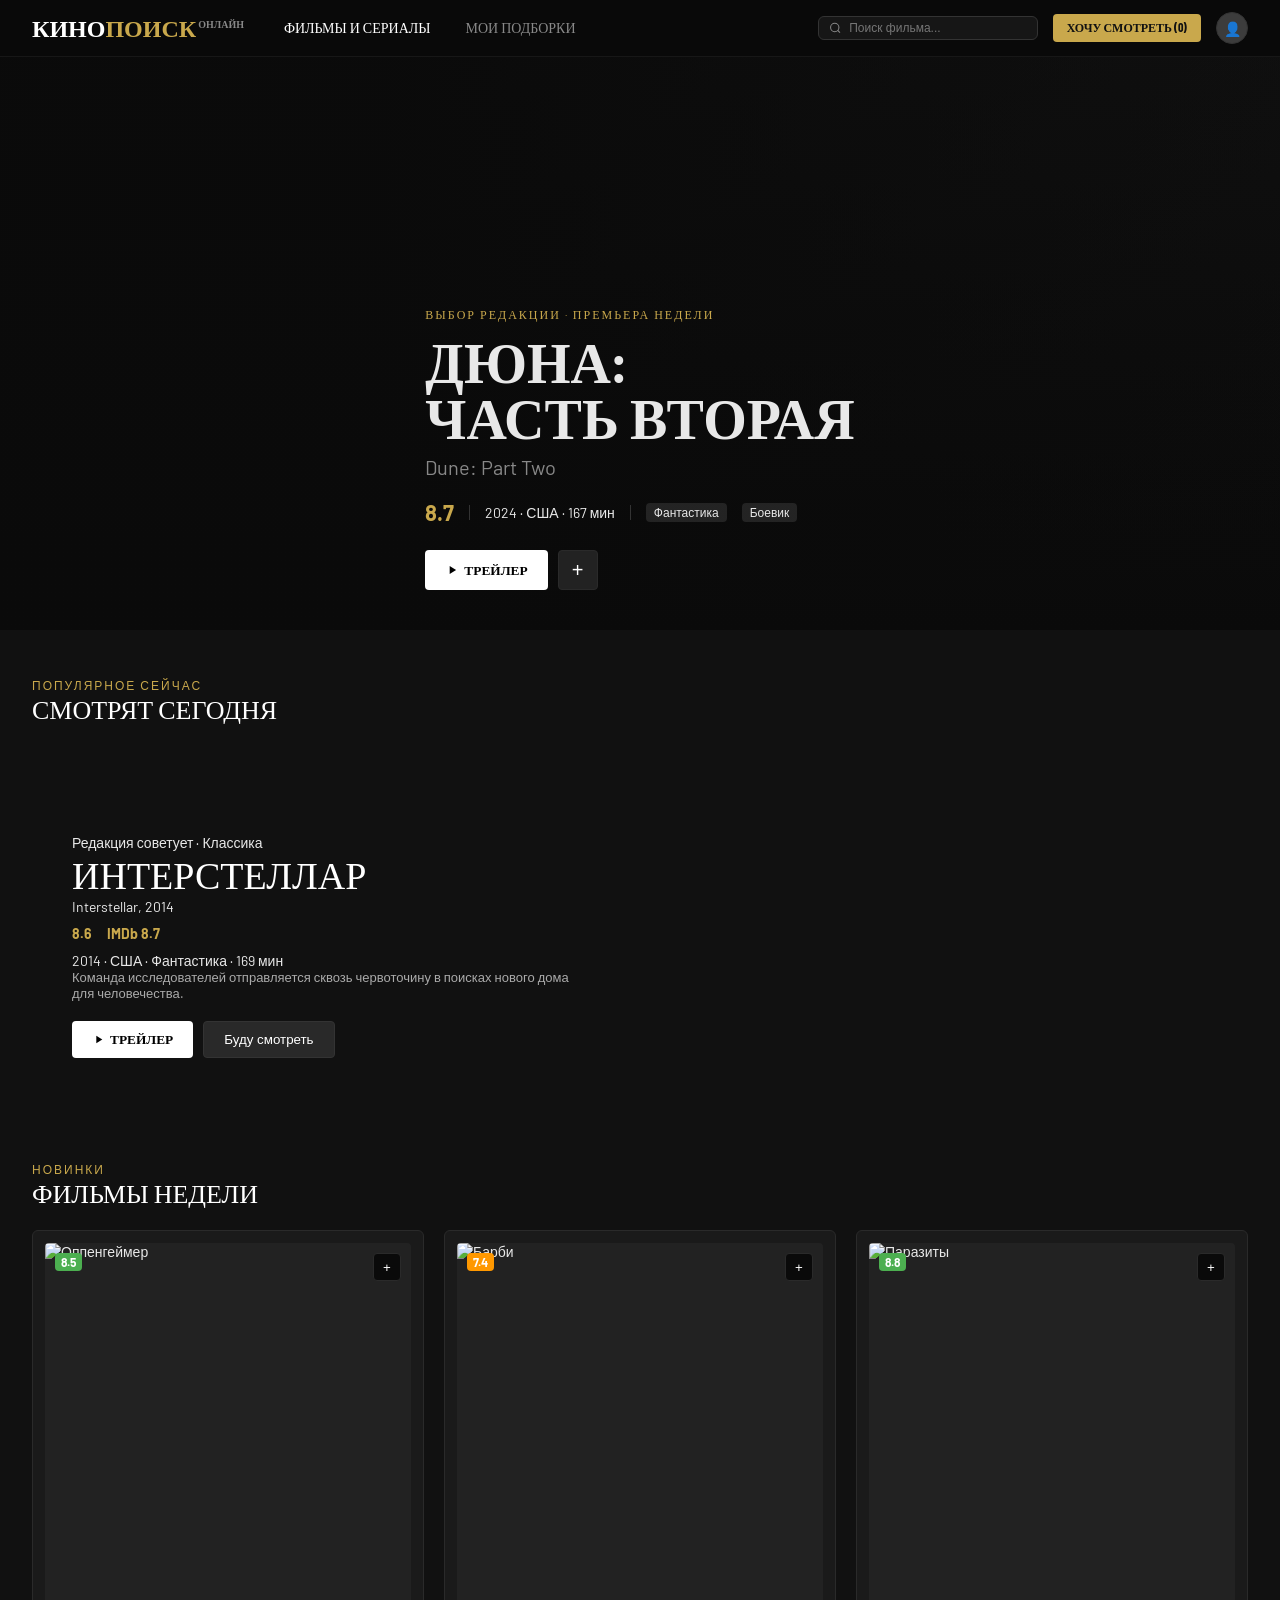
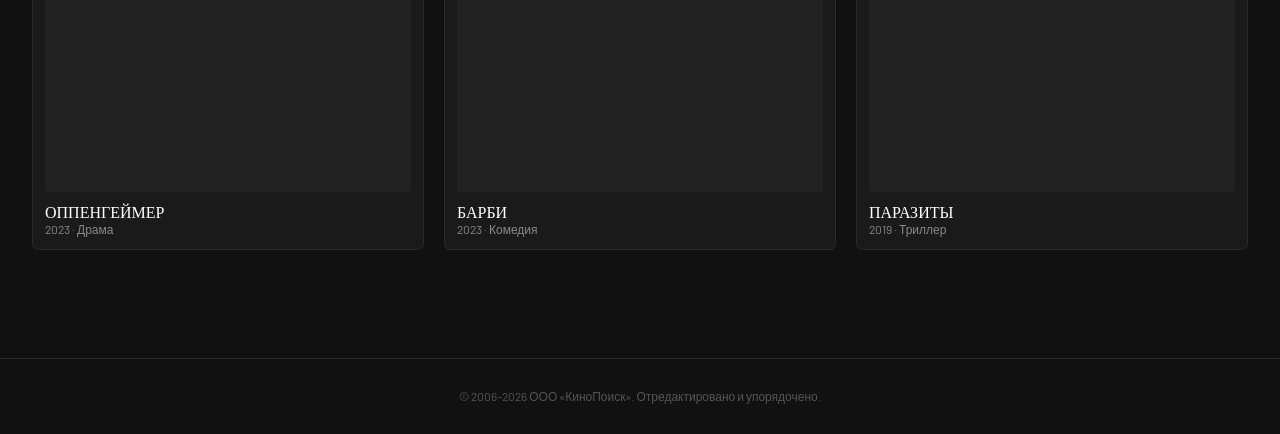
==== index.html @ 9c77700e "Rename index.html.html to index.html" ====
<!DOCTYPE html>
<html lang="ru">
<head>
  <meta charset="UTF-8">
  <meta name="viewport" content="width=device-width, initial-scale=1.0">
  <title>КиноПоиск Онлайн</title>
  <link href="https://fonts.googleapis.com/css2?family=Barlow+Condensed:wght@300;400;500;600;700;800&family=Barlow:wght@300;400;500;600&display=swap" rel="stylesheet">
  <link rel="stylesheet" href="style.css">
</head>
<body>

  <nav>
    <div class="nav-inner">
      <div class="nav-logo" id="logo-btn">Кино<span>Поиск</span><sup>онлайн</sup></div>
      <div class="nav-links">
        <span class="nav-link active" data-target="main-page">Фильмы и сериалы</span>
        <span class="nav-link" data-target="watchlist-page">Мои подборки</span>
      </div>
      <div class="nav-right">
        <div class="nav-search-box">
          <div class="nav-search" id="search-trigger">
            <svg viewBox="0 0 24 24" fill="none" stroke="currentColor" stroke-width="2"><circle cx="11" cy="11" r="8"/><path d="M21 21l-4.35-4.35"/></svg>
            <input type="text" id="search-input" placeholder="Поиск фильма..." autocomplete="off">
          </div>
          <div class="search-results" id="search-results-box"></div>
        </div>
        <button class="nav-watch-btn" id="nav-watchlist-btn">Хочу смотреть (<span id="fav-count">0</span>)</button>
        <div class="nav-avatar" id="nav-profile-btn" title="Личный кабинет">👤</div>
      </div>
    </div>
  </nav>

  <div class="modal" id="trailer-modal">
    <div class="modal-content">
      <button class="modal-close" id="close-trailer">×</button>
      <div class="video-container">
        <iframe id="trailer-video" src="" frameborder="0" allow="accelerometer; autoplay; clipboard-write; encrypted-media; gyroscope; picture-in-picture" allowfullscreen></iframe>
      </div>
    </div>
  </div>

  <main id="main-page" class="page-content active">
    <section class="hero">
      <div class="hero-film-bg" style="background-image: url('https://images.unsplash.com/photo-1534447677768-be436bb09401?q=80&w=1200'); background-size: cover; background-position: center;"></div>
      <div class="hero-stills">
        <div class="still" style="background-image: url('https://images.unsplash.com/photo-1509198397868-475647b2a1e5?q=80&w=600'); background-size: cover;"></div>
        <div class="still" style="background-image: url('https://images.unsplash.com/photo-1579783902614-a3fb3927b6a5?q=80&w=600'); background-size: cover;"></div>
        <div class="still" style="background-image: url('https://images.unsplash.com/photo-1618005182384-a83a8bd57fbe?q=80&w=600'); background-size: cover;"></div>
      </div>
      <div class="hero-bg"></div>
      <div class="hero-content page">
        <div class="hero-eyebrow">Выбор редакции · Премьера недели</div>
        <h1 class="hero-title">Дюна:<br>Часть вторая</h1>
        <div class="hero-title-sub">Dune: Part Two</div>
        <div class="hero-meta">
          <span class="hero-rating">8.7</span>
          <div class="hero-sep"></div>
          <span class="hero-info">2024 · США · 167 мин</span>
          <div class="hero-sep"></div>
          <span class="hero-genre">Фантастика</span>
          <span class="hero-genre">Боевик</span>
        </div>
        <div class="hero-actions">
          <button class="btn-play watch-trailer" data-video="https://www.youtube.com/embed/Way9Dexny3w">
            <svg width="14" height="14" viewBox="0 0 24 24" fill="currentColor"><path d="M8 5v14l11-7z"/></svg>
            Трейлер
          </button>
          <button class="btn-add add-to-fav-btn" data-id="dune2" data-title="Дюна: Часть вторая" data-img="https://images.unsplash.com/photo-1534447677768-be436bb09401?q=80&w=300" data-rating="8.7" data-info="2024 · Фантастика">+</button>
        </div>
      </div>
    </section>

    <div class="page" style="padding-top:48px; padding-bottom:48px">
      <div class="section-label">Популярное сейчас</div>
      <div class="section-title">Смотрят сегодня</div>

      <div class="featured-grid">
        <div class="featured-card">
          <div class="fc-thumb" style="background-image: url('https://images.unsplash.com/photo-1594909122845-11baa439b7bf?q=80&w=600'); background-size: cover; background-position: center;"></div>
          <div class="fc-gradient"></div><div class="fc-overlay"></div>
          <div class="fc-play-btn watch-trailer" data-video="https://www.youtube.com/embed/OzY2qZ7YLqo">
            <svg viewBox="0 0 24 24"><path d="M8 5v14l11-7z"/></svg>
          </div>
          <div class="fc-content">
            <div class="fc-badge">Сериал · Сезон 4</div>
            <div class="fc-title">Наследники</div>
            <div class="fc-orig">Succession</div>
            <div class="fc-meta">
              <span class="fc-rating">8.9</span>
              <span>2018–2023 · США · Драма</span>
              <button class="inline-fav-btn add-to-fav-btn" data-id="succession" data-title="Наследники" data-img="https://images.unsplash.com/photo-1594909122845-11baa439b7bf?q=80&w=300" data-rating="8.9" data-info="2018 · Сериал">+</button>
            </div>
            <div class="fc-desc">Медиамагнат Логан Рой и его дети в жестокой борьбе за власть над корпоративной империей.</div>
          </div>
        </div>

        <div class="featured-card">
          <div class="fc-thumb" style="background-image: url('https://images.unsplash.com/photo-1559583985-c80d8ad9b29f?q=80&w=600'); background-size: cover; background-position: center;"></div>
          <div class="fc-gradient"></div><div class="fc-overlay"></div>
          <div class="fc-play-btn watch-trailer" data-video="https://www.youtube.com/embed/vn9mMeWcjoM">
            <svg viewBox="0 0 24 24"><path d="M8 5v14l11-7z"/></svg>
          </div>
          <div class="fc-content">
            <div class="fc-badge">Фильм · 4K HDR</div>
            <div class="fc-title">Мир Юрского Периода 2</div>
            <div class="fc-orig">Jurassic World: Fallen Kingdom</div>
            <div class="fc-meta">
              <span class="fc-rating">6.1</span>
              <span>2018 · США · Боевик</span>
              <button class="inline-fav-btn add-to-fav-btn" data-id="jurassic" data-title="Мир Юрского Периода 2" data-img="https://images.unsplash.com/photo-1559583985-c80d8ad9b29f?q=80&w=300" data-rating="6.1" data-info="2018 · Боевик">+</button>
            </div>
            <div class="fc-desc">Спасательная операция на острове превращается в борьбу за выживание среди динозавров.</div>
          </div>
        </div>
      </div>

      <div class="wide-card" style="margin-top:40px; margin-bottom:56px">
        <div class="wc-thumb" style="background-image: url('https://images.unsplash.com/photo-1451187580459-43490279c0fa?q=80&w=1000'); background-size: cover; background-position: center;"></div>
        <div class="wc-gradient"></div>
        <div class="wc-content">
          <div class="wc-eyebrow">Редакция советует · Классика</div>
          <div class="wc-title">Интерстеллар</div>
          <div class="wc-orig">Interstellar, 2014</div>
          <div class="wc-stats">
            <div class="wc-score">8.6</div>
            <div class="wc-imdb">IMDb <b>8.7</b></div>
          </div>
          <div class="wc-meta">2014 · США · Фантастика · 169 мин</div>
          <div class="wc-desc">Команда исследователей отправляется сквозь червоточину в поисках нового дома для человечества.</div>
          <div class="wc-actions">
            <button class="btn-play watch-trailer" data-video="https://www.youtube.com/embed/zSWdZVtXT7E">
              <svg width="13" height="13" viewBox="0 0 24 24" fill="currentColor"><path d="M8 5v14l11-7z"/></svg>
              Трейлер
            </button>
            <button class="btn-info add-to-fav-btn" data-id="interstellar" data-title="Интерстеллар" data-img="https://images.unsplash.com/photo-1451187580459-43490279c0fa?q=80&w=300" data-rating="8.6" data-info="2014 · Фантастика">Буду смотреть</button>
          </div>
        </div>
      </div>

      <div class="section-label">Новинки</div>
      <div class="section-title">Фильмы недели</div>
      <div class="posters-grid-layout">
        
        <div class="poster-card-custom">
          <div class="pcc-wrap">
            <img src="https://images.unsplash.com/photo-1440404653325-ab127d49abc1?q=80&w=400" alt="Оппенгеймер">
            <div class="pcc-badge high">8.5</div>
            <button class="pcc-add add-to-fav-btn" data-id="oppenheimer" data-title="Оппенгеймер" data-img="https://images.unsplash.com/photo-1440404653325-ab127d49abc1?q=80&w=300" data-rating="8.5" data-info="2023 · Драма">+</button>
            <div class="pcc-play watch-trailer" data-video="https://www.youtube.com/embed/bK6ldnjE3Y0">▶</div>
          </div>
          <div class="pcc-title">Оппенгеймер</div>
          <div class="pcc-sub">2023 · Драма</div>
        </div>

        <div class="poster-card-custom">
          <div class="pcc-wrap">
            <img src="https://images.unsplash.com/photo-1596462502278-27bfdc403348?q=80&w=400" alt="Барби">
            <div class="pcc-badge mid">7.4</div>
            <button class="pcc-add add-to-fav-btn" data-id="barbie" data-title="Барби" data-img="https://images.unsplash.com/photo-1596462502278-27bfdc403348?q=80&w=300" data-rating="7.4" data-info="2023 · Комедия">+</button>
            <div class="pcc-play watch-trailer" data-video="https://www.youtube.com/embed/pBk4NYFnW6o">▶</div>
          </div>
          <div class="pcc-title">Барби</div>
          <div class="pcc-sub">2023 · Комедия</div>
        </div>

        <div class="poster-card-custom">
          <div class="pcc-wrap">
            <img src="https://images.unsplash.com/photo-1536440136628-849c177e76a1?q=80&w=400" alt="Паразиты">
            <div class="pcc-badge high">8.8</div>
            <button class="pcc-add add-to-fav-btn" data-id="parasites" data-title="Паразиты" data-img="https://images.unsplash.com/photo-1536440136628-849c177e76a1?q=80&w=300" data-rating="8.8" data-info="2019 · Триллер">+</button>
            <div class="pcc-play watch-trailer" data-video="https://www.youtube.com/embed/5xH0HfJHsaY">▶</div>
          </div>
          <div class="pcc-title">Паразиты</div>
          <div class="pcc-sub">2019 · Триллер</div>
        </div>

      </div>
    </div>
  </main>

  <main id="watchlist-page" class="page-content page" style="padding-top: 80px; padding-bottom: 80px;">
    <div class="cabinet-container">
      
      <div class="cabinet-section">
        <div class="section-label">Твой список</div>
        <div class="section-title">Буду смотреть (<span id="watchlist-count">0</span>)</div>
        <div class="watchlist-flex" id="watchlist-output">
          </div>
      </div>

      <div class="cabinet-section">
        <div class="section-label">Активность</div>
        <div class="section-title">Написать рецензию</div>
        
        <form id="review-form" class="review-panel">
          <div class="input-group">
            <label>Выберите фильм из отложенных:</label>
            <select id="review-movie-select" required>
              <option value="">-- Список пуст --</option>
            </select>
          </div>
          <div class="input-group">
            <label>Твоя оценка фильма (от 1 до 10):</label>
            <input type="number" id="review-score" min="1" max="10" step="0.1" placeholder="Например: 8.5" required>
          </div>
          <div class="input-group">
            <label>Твой комментарий или отзыв:</label>
            <textarea id="review-text" rows="4" placeholder="Поделитесь мыслями о кино..." required></textarea>
          </div>
          <button type="submit" class="nav-watch-btn" style="width: 100%; padding: 12px;">Опубликовать на сайте</button>
        </form>

        <div class="section-title" style="margin-top: 40px;">Моя лента рецензий</div>
        <div id="reviews-output">
          </div>
      </div>

    </div>
  </main>

  <footer>
    <div class="footer-inner">
      <div class="footer-bottom">
        <div class="footer-copy">© 2006–2026 ООО «КиноПоиск». Отредактировано и упорядочено.</div>
      </div>
    </div>
  </footer>

  <script src="script.js"></script>
</body>
</html>
---- style.css ----
*, *::before, *::after { margin: 0; padding: 0; box-sizing: border-box; }

:root {
  --bg:       #111111;
  --bg2:      #1a1a1a;
  --bg3:      #222222;
  --border:   #2a2a2a;
  --border2:  #333333;
  --gray:     #3c3c3c;
  --gray2:    #555555;
  --muted:    #888888;
  --text:     #e8e8e8;
  --white:    #ffffff;
  --gold:     #c9a84c;
  --gold2:    #e8c96a;
  --red:      #e04040;
}

body {
  font-family: 'Barlow', sans-serif;
  background: var(--bg);
  color: var(--text);
  font-size: 14px;
}

/* ОГРАНИЧИТЕЛИ СТРАНИЦЫ */
.page { max-width: 1280px; margin: 0 auto; padding: 0 32px; }
.page-content { display: none; }
.page-content.active { display: block; }

/* НАВИГАЦИОННАЯ ПАНЕЛЬ */
nav {
  position: fixed; top: 0; left: 0; right: 0; z-index: 1000;
  background: rgba(10,10,10,0.95); backdrop-filter: blur(10px);
  border-bottom: 1px solid rgba(255,255,255,0.06);
}
.nav-inner { max-width: 1280px; margin: 0 auto; padding: 0 32px; height: 56px; display: flex; align-items: center; gap: 30px; }
.nav-logo { font-family: 'Barlow Condensed'; font-weight: 800; font-size: 24px; color: var(--white); text-transform: uppercase; cursor: pointer; }
.nav-logo span { color: var(--gold); }
.nav-logo sup { font-size: 10px; color: var(--muted); margin-left: 2px; }
.nav-links { display: flex; gap: 15px; }
.nav-link { font-family: 'Barlow Condensed'; font-size: 14px; text-transform: uppercase; color: var(--muted); cursor: pointer; padding: 5px 10px; transition: 0.2s; }
.nav-link.active, .nav-link:hover { color: var(--white); }
.nav-right { display: flex; align-items: center; gap: 15px; margin-left: auto; }

/* Динамический поиск */
.nav-search-box { position: relative; }
.nav-search { display: flex; align-items: center; background: rgba(255,255,255,0.05); border: 1px solid var(--border2); border-radius: 6px; padding: 4px 10px; gap: 8px; width: 220px; }
.nav-search svg { width: 14px; height: 14px; color: var(--muted); }
.nav-search input { background: transparent; border: none; color: white; width: 100%; outline: none; font-size: 12px; }
.search-results { position: absolute; top: 35px; left: 0; right: 0; background: #151515; border: 1px solid var(--border); border-radius: 6px; max-height: 250px; overflow-y: auto; display: none; z-index: 1100; box-shadow: 0 10px 30px rgba(0,0,0,0.5); }
.search-results.active { display: block; }
.search-item { display: flex; align-items: center; gap: 10px; padding: 8px; cursor: pointer; border-bottom: 1px solid var(--border); }
.search-item:hover { background: rgba(255,255,255,0.05); }
.search-item img { width: 35px; height: 50px; object-fit: cover; border-radius: 4px; }
.search-item h5 { font-size: 13px; color: white; font-family: 'Barlow Condensed'; text-transform: uppercase; }
.search-item p { font-size: 11px; color: var(--muted); }

.nav-watch-btn { font-family: 'Barlow Condensed'; font-weight: 700; background: var(--gold); color: #111; border: none; border-radius: 4px; padding: 6px 14px; cursor: pointer; text-transform: uppercase; font-size: 12px; }
.nav-watch-btn:hover { background: var(--gold2); }
.nav-avatar { width: 32px; height: 32px; border-radius: 50%; background: var(--gray); border: 1px solid var(--border2); display: flex; align-items: center; justify-content: center; cursor: pointer; font-size: 14px; }

/* ХЕРО-БАННЕР И СЕКЦИИ */
.hero { position: relative; height: 70vh; overflow: hidden; display: flex; align-items: flex-end; }
.hero-bg { position: absolute; inset: 0; background: linear-gradient(to right, rgba(10,10,10,0.95) 30%, rgba(10,10,10,0.2) 100%), linear-gradient(to top, rgba(10,10,10,1), transparent); z-index: 2; }
.hero-stills { position: absolute; right: 0; top: 0; bottom: 0; width: 50%; display: grid; grid-template-rows: repeat(3, 1fr); gap: 2px; opacity: 0.4; }
.hero-content { position: relative; z-index: 5; padding-bottom: 40px; }
.hero-eyebrow { font-family: 'Barlow Condensed'; color: var(--gold); letter-spacing: 2px; font-size: 12px; text-transform: uppercase; }
.hero-title { font-family: 'Barlow Condensed'; font-size: 56px; text-transform: uppercase; line-height: 1; margin: 10px 0; }
.hero-title-sub { font-size: 20px; color: var(--muted); margin-bottom: 20px; }
.hero-meta { display: flex; gap: 15px; align-items: center; margin-bottom: 25px; }
.hero-rating { color: var(--gold); font-size: 22px; font-weight: bold; }
.hero-sep { width: 1px; height: 15px; background: var(--border2); }
.hero-genre { background: rgba(255,255,255,0.1); padding: 2px 8px; border-radius: 4px; font-size: 12px; }
.hero-actions { display: flex; gap: 10px; }

.btn-play { background: white; color: black; border: none; padding: 10px 20px; border-radius: 4px; font-weight: bold; cursor: pointer; display: flex; align-items: center; gap: 5px; text-transform: uppercase; font-family: 'Barlow Condensed'; }
.btn-info { background: rgba(255,255,255,0.1); color: white; border: 1px solid var(--border2); padding: 10px 20px; border-radius: 4px; cursor: pointer; }
.btn-add { background: var(--bg3); border: 1px solid var(--border); color: white; width: 40px; height: 40px; border-radius: 4px; font-size: 20px; cursor: pointer; }

/* СЕТКА ФИЛЬМОВ */
.section-label { color: var(--gold); font-size: 12px; text-transform: uppercase; letter-spacing: 2px; }
.section-title { font-family: 'Barlow Condensed'; font-size: 26px; text-transform: uppercase; margin-bottom: 20px; color: white; }
.featured-grid { display: grid; grid-template-columns: 1fr 1fr; gap: 20px; }
.featured-card { position: relative; height: 280px; border-radius: 6px; overflow: hidden; }
.fc-thumb { position: absolute; inset: 0; transition: transform 0.4s; }
.featured-card:hover .fc-thumb { transform: scale(1.05); }
.fc-gradient { position: absolute; inset: 0; background: linear-gradient(to top, rgba(0,0,0,0.9), transparent); }
.fc-content { position: absolute; bottom: 15px; left: 15px; right: 15px; }
.fc-badge { color: var(--gold); font-size: 11px; text-transform: uppercase; }
.fc-title { font-family: 'Barlow Condensed'; font-size: 22px; text-transform: uppercase; color: white; }
.fc-meta { display: flex; gap: 10px; font-size: 12px; color: var(--muted); align-items: center; }
.fc-rating { color: var(--gold); font-weight: bold; }
.fc-desc { font-size: 12px; color: #b3b3b3; margin-top: 5px; }
.fc-play-btn { position: absolute; top: 40%; left: 50%; transform: translate(-50%, -50%); width: 45px; height: 45px; background: white; border-radius: 50%; display: flex; align-items: center; justify-content: center; opacity: 0; transition: 0.3s; cursor: pointer; }
.featured-card:hover .fc-play-btn { opacity: 1; }
.fc-play-btn svg { width: 18px; height: 18px; fill: black; margin-left: 2px; }
.inline-fav-btn { background: transparent; border: 1px solid var(--gold); color: var(--gold); border-radius: 4px; width: 22px; height: 22px; cursor: pointer; margin-left: auto; display: flex; align-items: center; justify-content: center; }

/* ШИРОКАЯ КАРТОЧКА */
.wide-card { position: relative; height: 320px; border-radius: 6px; overflow: hidden; display: flex; align-items: center; padding: 40px; }
.wc-thumb { position: absolute; inset: 0; opacity: 0.3; }
.wc-gradient { position: absolute; inset: 0; background: linear-gradient(to right, #111 50%, transparent); }
.wc-content { position: relative; z-index: 5; max-width: 500px; }
.wc-title { font-family: 'Barlow Condensed'; font-size: 38px; text-transform: uppercase; color: white; }
.wc-stats { display: flex; gap: 15px; margin: 10px 0; color: var(--gold); font-weight: bold; }
.wc-desc { color: #aaa; font-size: 13px; margin-bottom: 20px; }
.wc-actions { display: flex; gap: 10px; }

/* ПОСТЕРЫ (НОВИНКИ) */
.posters-grid-layout { display: grid; grid-template-columns: repeat(3, 1fr); gap: 20px; }
.poster-card-custom { background: var(--bg2); padding: 12px; border-radius: 6px; border: 1px solid var(--border); }
.pcc-wrap { position: relative; aspect-ratio: 2/3; background: var(--bg3); border-radius: 4px; overflow: hidden; margin-bottom: 10px; }
.pcc-wrap img { width: 100%; height: 100%; object-fit: cover; }
.pcc-badge { position: absolute; top: 10px; left: 10px; padding: 2px 6px; border-radius: 4px; font-weight: bold; font-size: 12px; }
.pcc-badge.high { background: #4caf50; color: white; }
.pcc-badge.mid { background: #ff9800; color: white; }
.pcc-add { position: absolute; top: 10px; right: 10px; background: rgba(0,0,0,0.7); border: 1px solid var(--border); color: white; width: 28px; height: 28px; border-radius: 4px; cursor: pointer; }
.pcc-play { position: absolute; inset: 0; background: rgba(0,0,0,0.4); display: flex; align-items: center; justify-content: center; font-size: 24px; color: white; cursor: pointer; opacity: 0; transition: 0.2s; }
.pcc-wrap:hover .pcc-play { opacity: 1; }
.pcc-title { font-family: 'Barlow Condensed'; font-size: 16px; text-transform: uppercase; color: white; }
.pcc-sub { font-size: 12px; color: var(--muted); }

/* ЛИЧНЫЙ КАБИНЕТ */
.cabinet-container { display: grid; grid-template-columns: 1fr 1fr; gap: 40px; }
.watchlist-flex { display: flex; flex-direction: column; gap: 12px; margin-top: 15px; }
.watchlist-item { display: flex; align-items: center; gap: 15px; background: var(--bg2); border: 1px solid var(--border); padding: 12px; border-radius: 6px; }
.watchlist-item img { width: 45px; height: 65px; object-fit: cover; border-radius: 4px; }
.wi-body { flex: 1; }
.wi-title { font-family: 'Barlow Condensed'; font-size: 16px; text-transform: uppercase; color: white; }
.wi-meta { font-size: 12px; color: var(--muted); }
.btn-del { background: var(--red); color: white; border: none; padding: 5px 10px; border-radius: 4px; cursor: pointer; font-size: 11px; font-weight: bold; }

/* ФОРМА И РЕЦЕНЗИИ */
.review-panel { background: var(--bg2); border: 1px solid var(--border); padding: 20px; border-radius: 6px; margin-top: 15px; }
.input-group { margin-bottom: 15px; }
.input-group label { display: block; font-size: 12px; color: var(--muted); margin-bottom: 5px; }
.input-group select, .input-group input, .input-group textarea { width: 100%; background: var(--bg3); border: 1px solid var(--border); padding: 10px; color: white; border-radius: 4px; outline: none; font-family: inherit; }
.input-group select:focus, .input-group input:focus, .input-group textarea:focus { border-color: var(--gold); }
.empty-msg { color: var(--muted); text-align: center; padding: 20px; font-style: italic; }

.review-card { background: var(--bg2); border-left: 3px solid var(--gold); padding: 15px; border-radius: 0 6px 6px 0; margin-bottom: 12px; border: 1px solid var(--border); border-left-width: 3px; }
.rc-head { display: flex; justify-content: space-between; font-size: 12px; color: var(--muted); margin-bottom: 5px; }
.rc-movie { font-weight: bold; color: white; text-transform: uppercase; font-family: 'Barlow Condensed'; }
.rc-score { color: var(--gold); font-weight: bold; }
.rc-text { font-size: 13px; color: #ddd; }

/* МОДАЛЬНОЕ ОКНО */
.modal { display: none; position: fixed; inset: 0; background: rgba(0,0,0,0.9); z-index: 2000; align-items: center; justify-content: center; padding: 20px; }
.modal.active { display: flex; }
.modal-content { position: relative; width: 100%; max-width: 800px; background: black; border-radius: 8px; overflow: hidden; }
.modal-close { position: absolute; top: 10px; right: 15px; background: none; border: none; color: white; font-size: 30px; cursor: pointer; z-index: 2100; }
.video-container { position: relative; padding-bottom: 56.25%; height: 0; }
.video-container iframe { position: absolute; top: 0; left: 0; width: 100%; height: 100%; }

footer { margin-top: 60px; border-top: 1px solid var(--border); padding: 30px 0; text-align: center; color: var(--gray2); font-size: 12px; }

@media (max-width: 768px) {
  .featured-grid, .posters-grid-layout, .cabinet-container { grid-template-columns: 1fr; }
  .nav-links { display: none; }
}
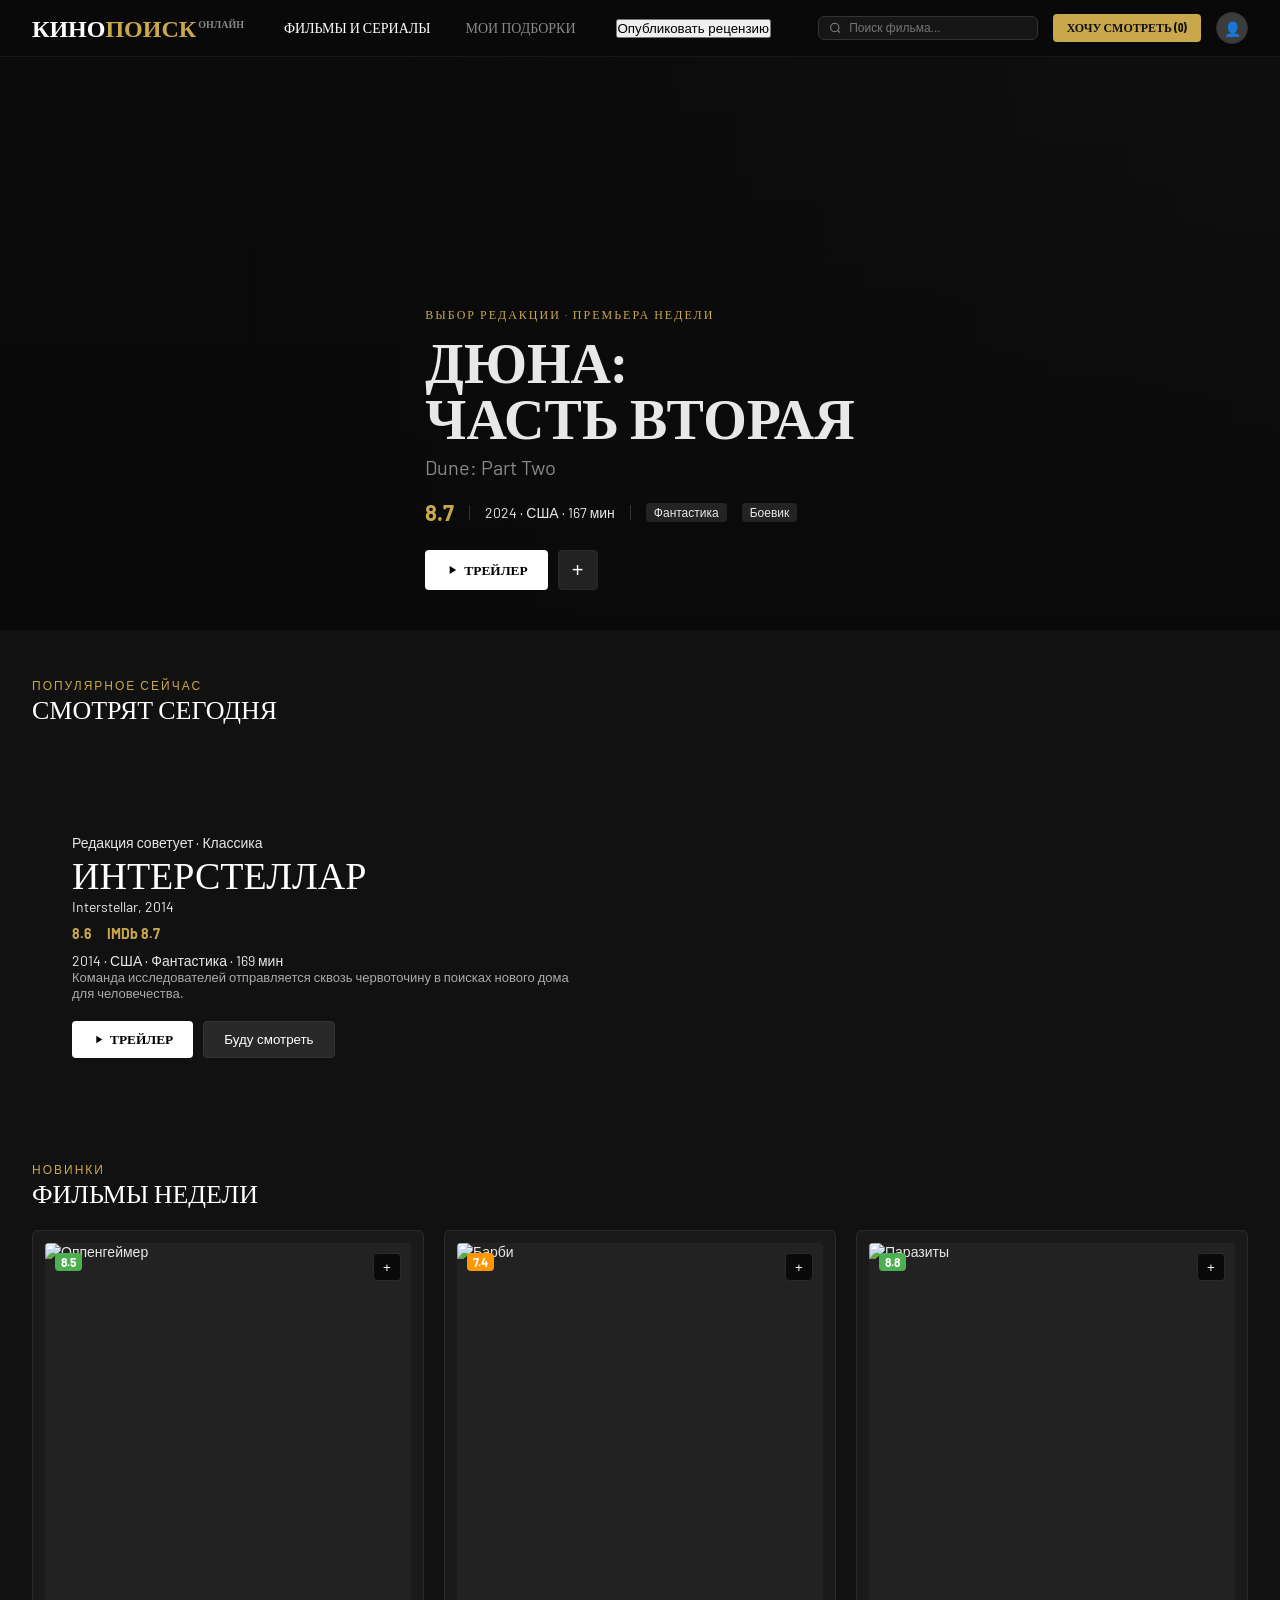
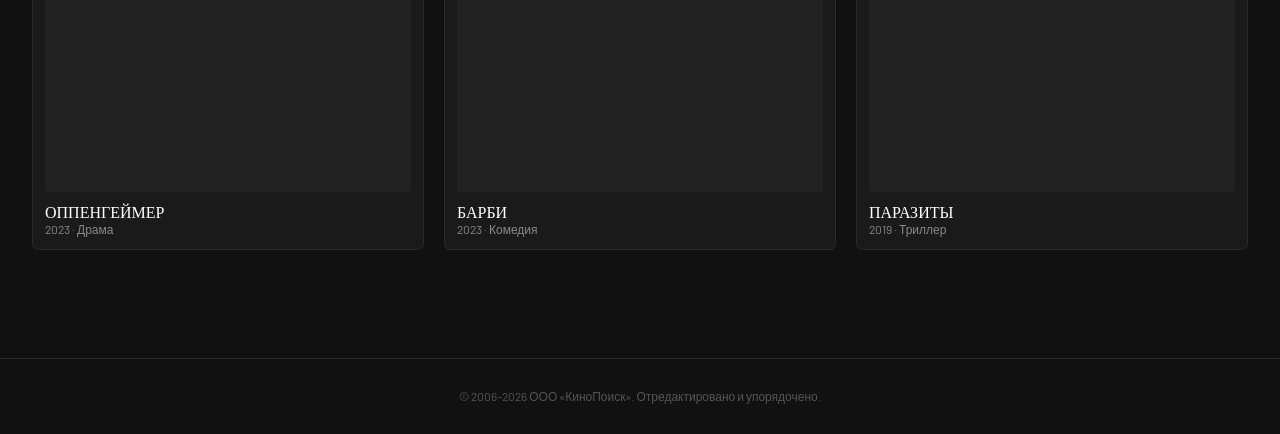
==== commit 44b63e9e: "Update index.html" ====
--- a/index.html
+++ b/index.html
@@ -16,6 +16,7 @@
         <span class="nav-link active" data-target="main-page">Фильмы и сериалы</span>
         <span class="nav-link" data-target="watchlist-page">Мои подборки</span>
       </div>
+      <button type="submit" class="submit-btn">Опубликовать рецензию</button>
       <div class="nav-right">
         <div class="nav-search-box">
           <div class="nav-search" id="search-trigger">
--- a/style.css
+++ b/style.css
@@ -158,4 +158,167 @@
 @media (max-width: 768px) {
   .featured-grid, .posters-grid-layout, .cabinet-container { grid-template-columns: 1fr; }
   .nav-links { display: none; }
-}+}
+@media (max-width: 1200px) {
+  .page,
+  .nav-inner {
+    padding: 0 20px;
+  }
+
+  .hero-title {
+    font-size: 44px;
+  }
+
+  .featured-grid,
+  .posters-grid-layout {
+    gap: 15px;
+  }
+}
+
+@media (max-width: 992px) {
+
+  .hero {
+    height: auto;
+    min-height: 550px;
+    padding-top: 80px;
+  }
+
+  .hero-stills {
+    display: none;
+  }
+
+  .featured-grid,
+  .cabinet-container {
+    grid-template-columns: 1fr;
+  }
+
+  .posters-grid-layout {
+    grid-template-columns: repeat(2, 1fr);
+  }
+
+  .wide-card {
+    padding: 25px;
+    height: auto;
+  }
+
+  .wc-title {
+    font-size: 30px;
+  }
+
+  .hero-title {
+    font-size: 38px;
+  }
+
+  .nav-search {
+    width: 160px;
+  }
+}
+@media (max-width: 768px) {
+
+  .page,
+  .nav-inner {
+    padding: 0 15px;
+  }
+
+  .nav-links {
+    display: none;
+  }
+
+  .nav-search {
+    display: none;
+  }
+
+  .nav-watch-btn {
+    display: none;
+  }
+
+  .hero {
+    padding-top: 70px;
+    min-height: auto;
+  }
+
+  .hero-content {
+    padding-bottom: 25px;
+  }
+
+  .hero-title {
+    font-size: 30px;
+  }
+
+  .hero-title-sub {
+    font-size: 16px;
+  }
+
+  .hero-meta {
+    flex-wrap: wrap;
+    gap: 10px;
+  }
+
+  .hero-actions {
+    flex-direction: column;
+    align-items: stretch;
+  }
+
+  .btn-play,
+  .btn-info {
+    width: 100%;
+    justify-content: center;
+  }
+
+  .featured-grid,
+  .posters-grid-layout,
+  .cabinet-container {
+    grid-template-columns: 1fr;
+  }
+
+  .wide-card {
+    padding: 20px;
+  }
+
+  .wc-title {
+    font-size: 24px;
+  }
+
+  .watchlist-item {
+    flex-direction: column;
+    align-items: flex-start;
+  }
+
+  .watchlist-item img {
+    width: 100%;
+    height: auto;
+    max-width: 180px;
+  }
+}
+@media (max-width: 480px) {
+
+  body {
+    font-size: 13px;
+  }
+
+  .hero-title {
+    font-size: 24px;
+  }
+
+  .section-title {
+    font-size: 22px;
+  }
+
+  .wc-title {
+    font-size: 20px;
+  }
+
+  .fc-title {
+    font-size: 18px;
+  }
+
+  .poster-card-custom {
+    padding: 8px;
+  }
+
+  .btn-play,
+  .btn-info {
+    padding: 12px;
+    font-size: 14px;
+  }
+}
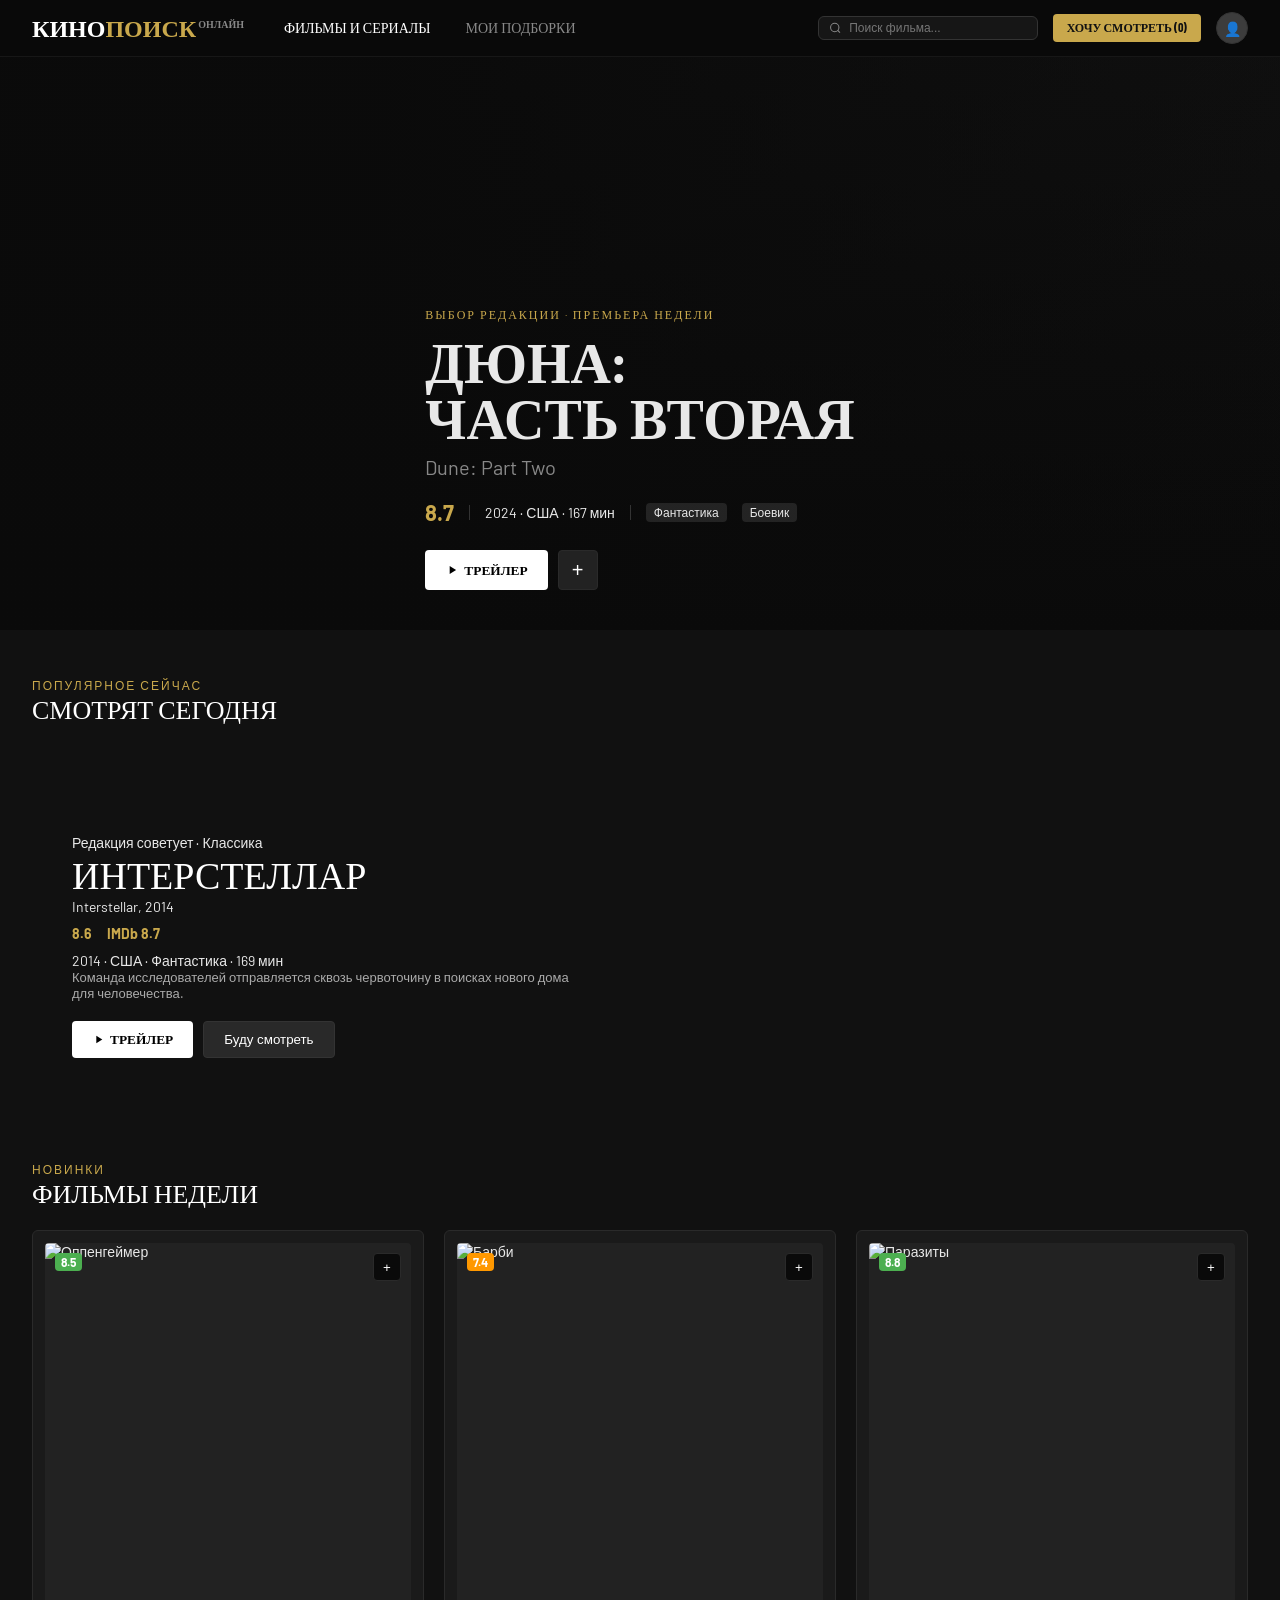
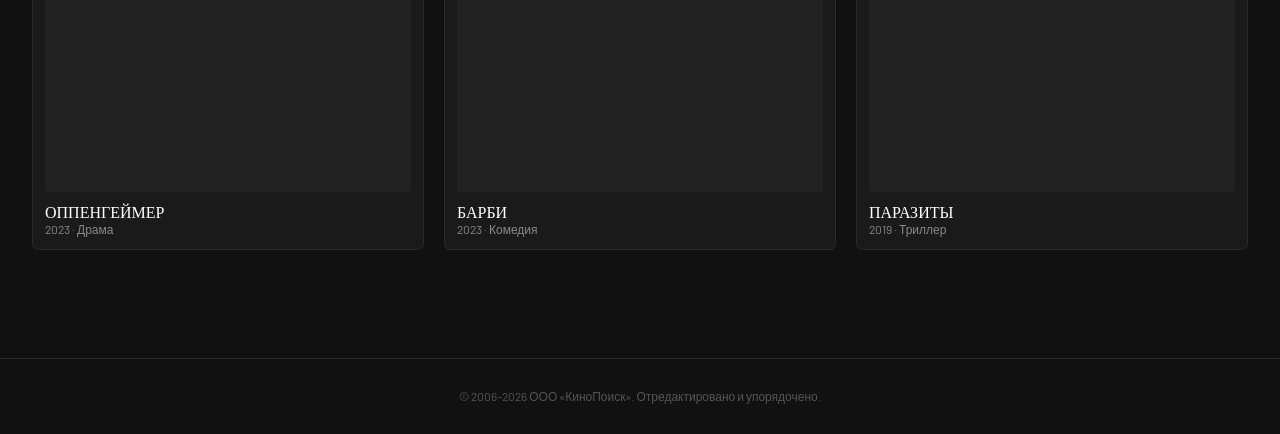
==== commit 30efe2fb: "Update index.html" ====
--- a/index.html
+++ b/index.html
@@ -16,7 +16,6 @@
         <span class="nav-link active" data-target="main-page">Фильмы и сериалы</span>
         <span class="nav-link" data-target="watchlist-page">Мои подборки</span>
       </div>
-      <button type="submit" class="submit-btn">Опубликовать рецензию</button>
       <div class="nav-right">
         <div class="nav-search-box">
           <div class="nav-search" id="search-trigger">
--- a/style.css
+++ b/style.css
@@ -321,4 +321,25 @@
     padding: 12px;
     font-size: 14px;
   }
-}
+  .submit-btn {
+    display: block;
+    width: 100%;
+    padding: 14px;
+    margin-top: 20px;
+    background-color: #f50; /* Фирменный оранжевый Кинопоиска */
+    color: #fff;
+    font-size: 16px;
+    font-weight: bold;
+    border: none;
+    border-radius: 8px;
+    cursor: pointer;
+    transition: background-color 0.2s ease;
+}
+.submit-btn:hover {
+    background-color: #d40;
+}
+
+.submit-btn:active {
+    transform: scale(0.98);
+}
+}
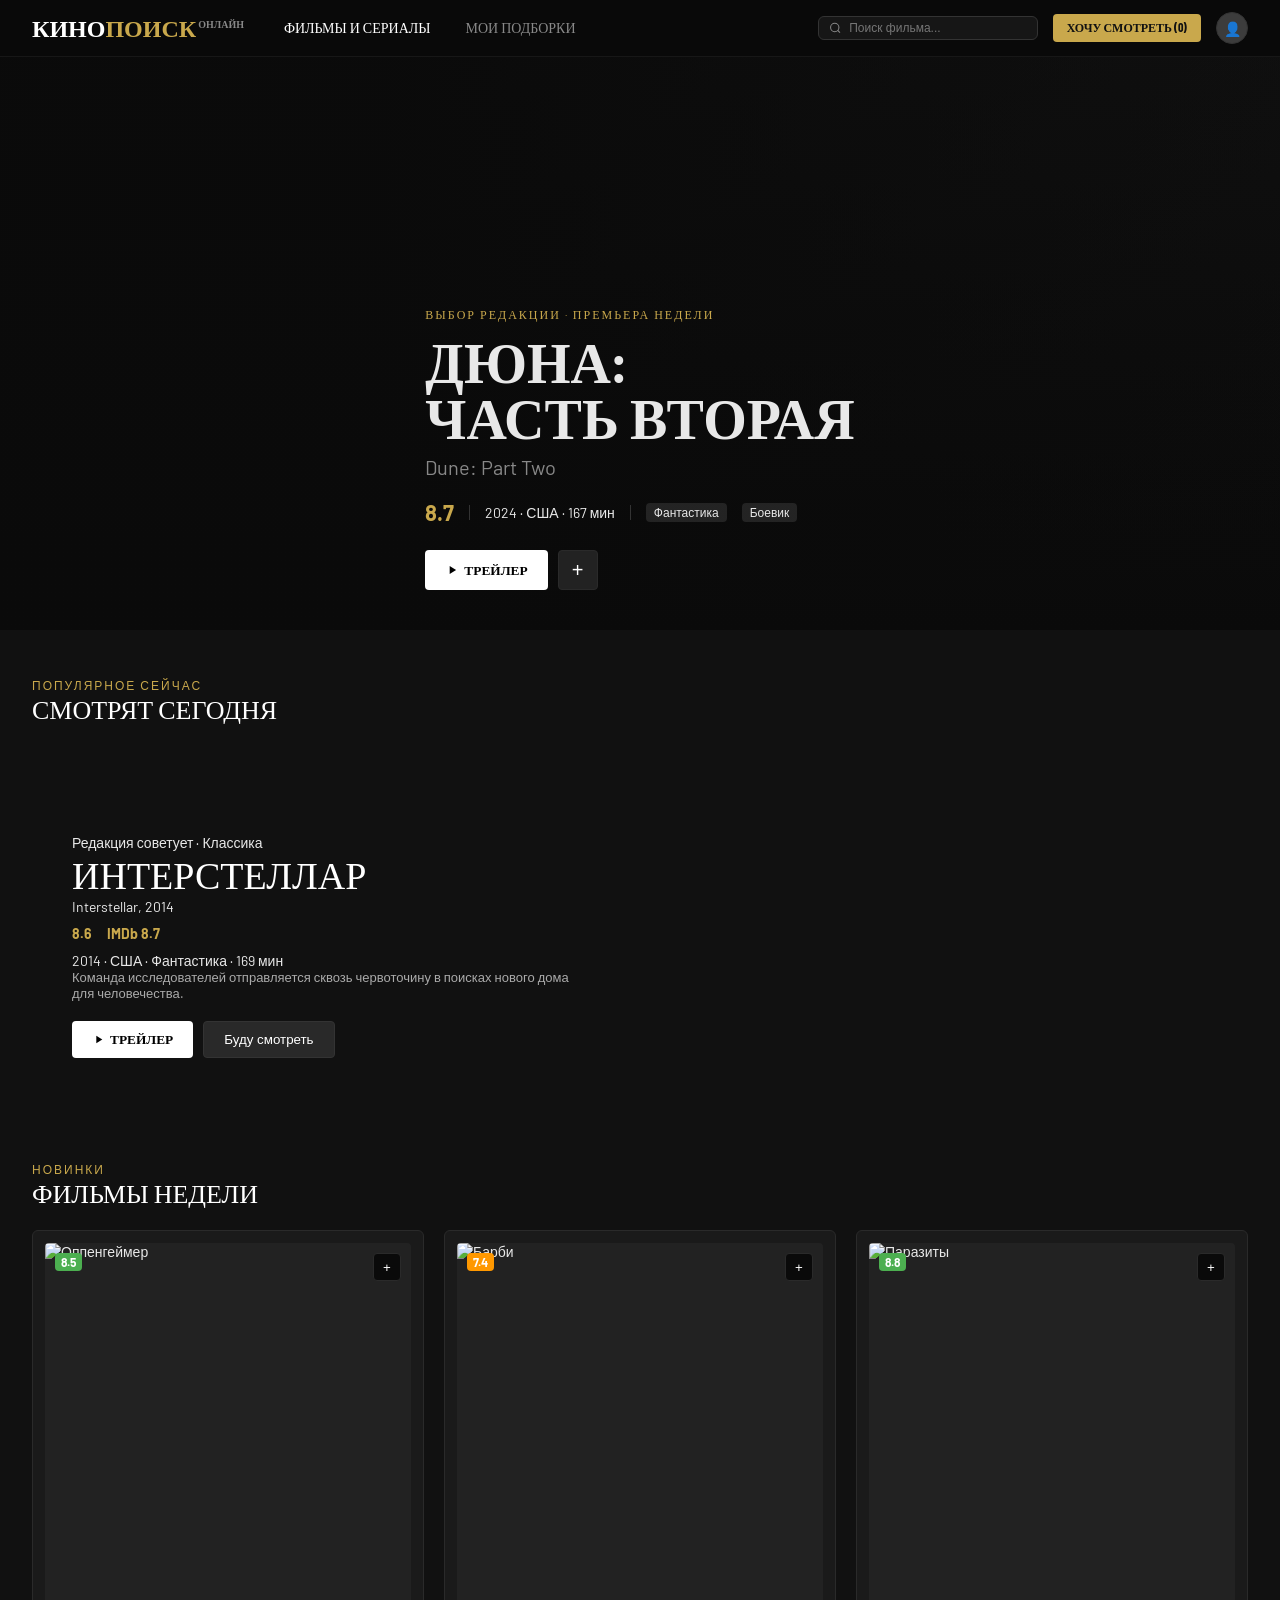
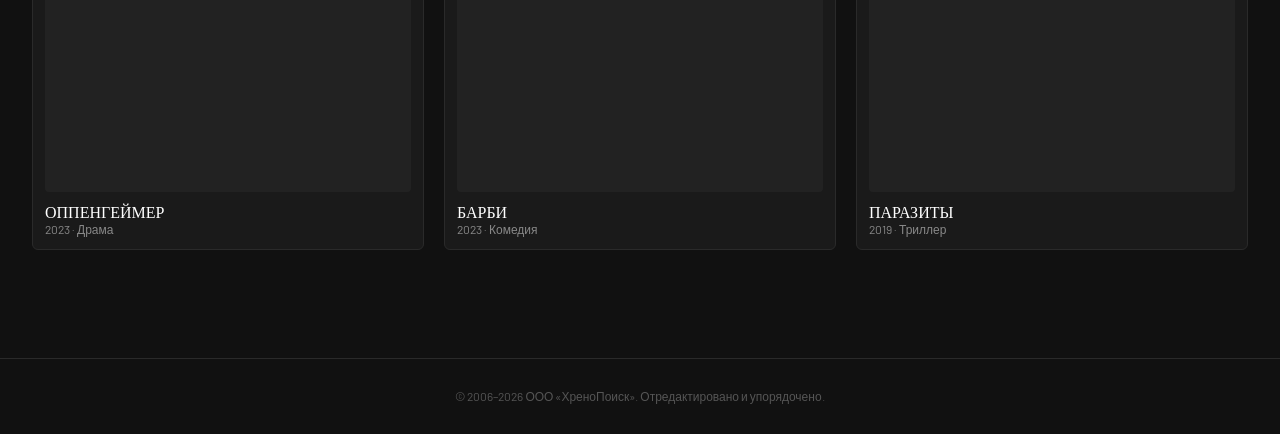
==== commit 8f666262: "Update index.html" ====
--- a/index.html
+++ b/index.html
@@ -3,7 +3,7 @@
 <head>
   <meta charset="UTF-8">
   <meta name="viewport" content="width=device-width, initial-scale=1.0">
-  <title>КиноПоиск Онлайн</title>
+  <title>ХреноПоиск Онлайн</title>
   <link href="https://fonts.googleapis.com/css2?family=Barlow+Condensed:wght@300;400;500;600;700;800&family=Barlow:wght@300;400;500;600&display=swap" rel="stylesheet">
   <link rel="stylesheet" href="style.css">
 </head>
@@ -221,7 +221,7 @@
   <footer>
     <div class="footer-inner">
       <div class="footer-bottom">
-        <div class="footer-copy">© 2006–2026 ООО «КиноПоиск». Отредактировано и упорядочено.</div>
+        <div class="footer-copy">© 2006–2026 ООО «ХреноПоиск». Отредактировано и упорядочено.</div>
       </div>
     </div>
   </footer>
